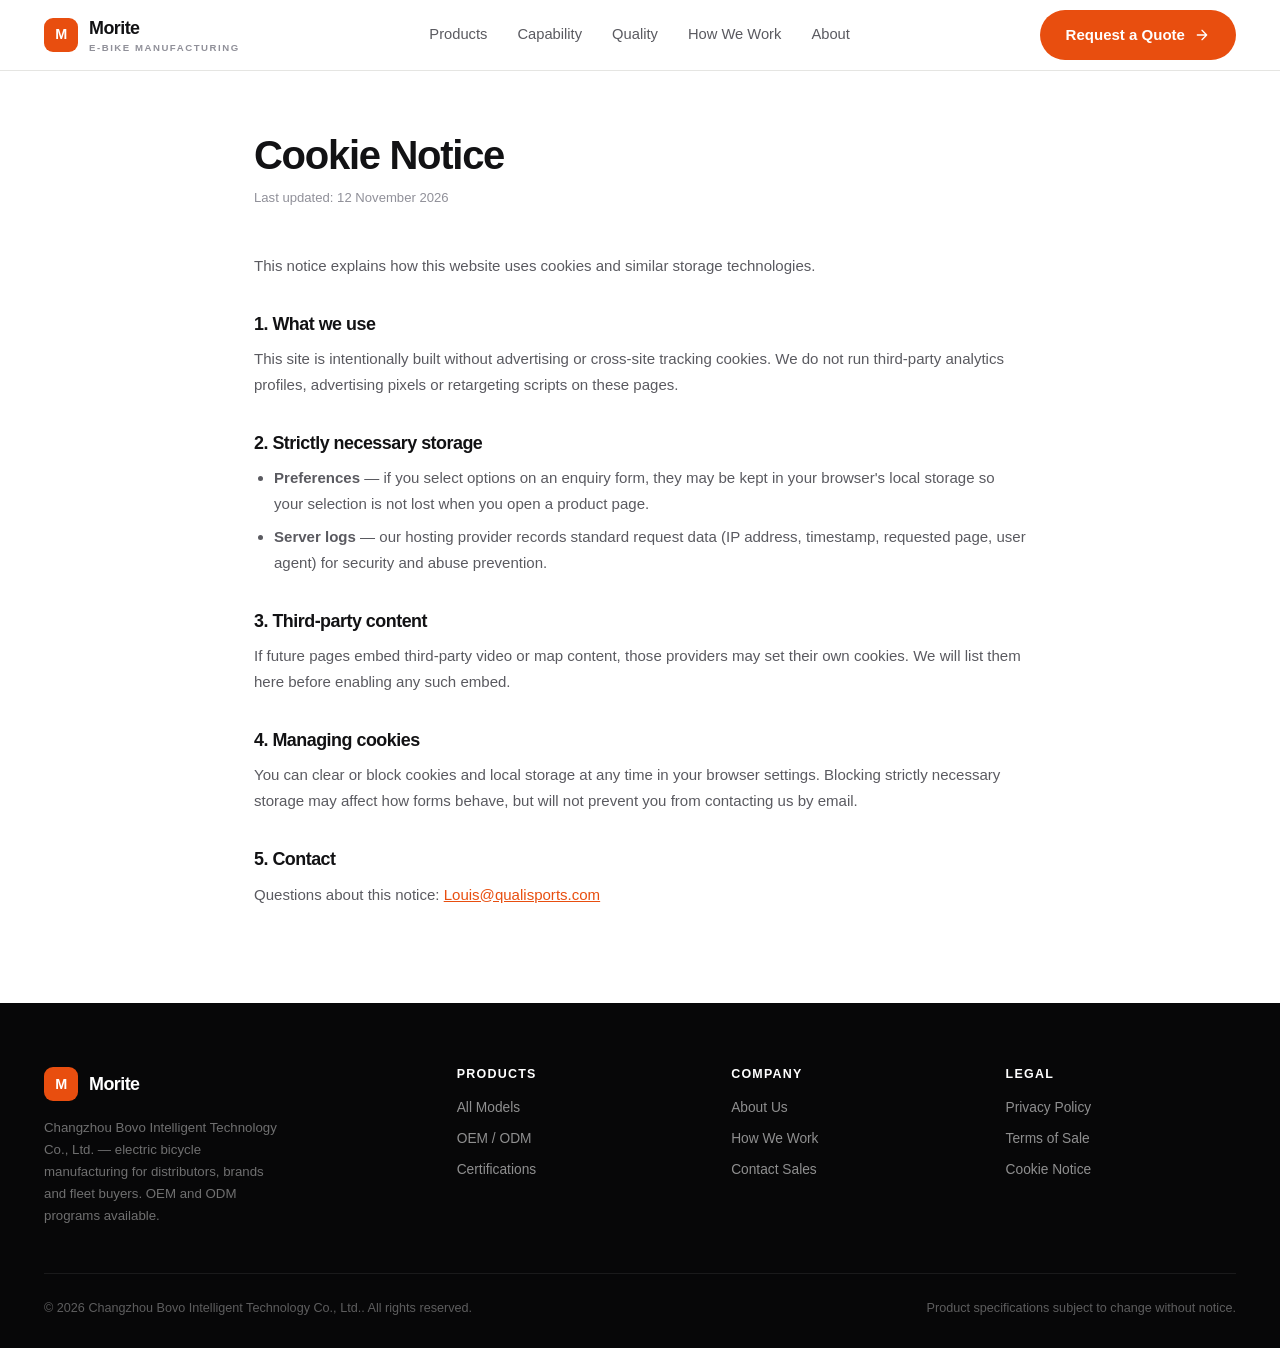
==== legal/cookies.html @ eb80d4f9 "Morite B2B e-bike site: responsive layout fixes, band image, product pages" ====
<!DOCTYPE html>
<html lang="en">
<head>
<meta charset="UTF-8">
<meta name="viewport" content="width=device-width, initial-scale=1">
<title>Cookie Notice — Morite</title>
<meta name="description" content="How Morite uses cookies and similar technologies on this website.">
<meta name="robots" content="index,follow">
<link rel="icon" href="data:image/svg+xml,%3Csvg xmlns='http://www.w3.org/2000/svg' viewBox='0 0 100 100'%3E%3Crect width='100' height='100' rx='22' fill='%23E84E0F'/%3E%3Ctext x='50' y='70' font-size='60' font-family='Arial' font-weight='bold' fill='white' text-anchor='middle'%3EM%3C/text%3E%3C/svg%3E">
<link rel="stylesheet" href="../assets/css/site.css">
<style>
.legal-wrap{max-width:820px;margin:0 auto;padding:0 24px}
.legal{padding:64px 0 96px}
.legal h1{font-size:clamp(1.9rem,3.4vw,2.5rem);margin-bottom:10px}
.legal .meta{font-size:.82rem;color:var(--ink-3);margin-bottom:44px}
.legal h2{font-size:1.12rem;margin:36px 0 12px}
.legal p,.legal li{font-size:.94rem;line-height:1.72;color:var(--ink-2)}
.legal ul{list-style:disc;padding-left:20px;margin:12px 0}
.legal li{margin-bottom:7px}
.legal a{color:var(--accent);text-decoration:underline}
</style>
</head>
<body>
<header data-header></header>
<div class="legal"><div class="legal-wrap">
<h1>Cookie Notice</h1>
<p class="meta">Last updated: 12 November 2026</p>

<p>This notice explains how this website uses cookies and similar storage technologies.</p>

<h2>1. What we use</h2>
<p>This site is intentionally built without advertising or cross-site tracking cookies. We do not run third-party analytics profiles, advertising pixels or retargeting scripts on these pages.</p>

<h2>2. Strictly necessary storage</h2>
<ul>
  <li><strong>Preferences</strong> — if you select options on an enquiry form, they may be kept in your browser's local storage so your selection is not lost when you open a product page.</li>
  <li><strong>Server logs</strong> — our hosting provider records standard request data (IP address, timestamp, requested page, user agent) for security and abuse prevention.</li>
</ul>

<h2>3. Third-party content</h2>
<p>If future pages embed third-party video or map content, those providers may set their own cookies. We will list them here before enabling any such embed.</p>

<h2>4. Managing cookies</h2>
<p>You can clear or block cookies and local storage at any time in your browser settings. Blocking strictly necessary storage may affect how forms behave, but will not prevent you from contacting us by email.</p>

<h2>5. Contact</h2>
<p>Questions about this notice: <a href="mailto:Louis@qualisports.com">Louis@qualisports.com</a></p>

</div></div>
<footer data-footer></footer>
<script src="../assets/js/data.js"></script>
<script src="../assets/js/site.js"></script>
</body>
</html>
---- assets/css/site.css ----
/* ===========================================================
   MORITE — B2B E-Bike Manufacturer Site
   =========================================================== */

:root{
  --bg:#FFFFFF;
  --bg-soft:#F7F7F5;
  --bg-dark:#0B0B0C;
  --bg-dark-2:#151517;
  --ink:#121214;
  --ink-2:#5A5A60;
  --ink-3:#909099;
  --line:#E5E5E2;
  --line-dark:rgba(255,255,255,.10);
  --accent:#E84E0F;
  --accent-2:#C63F08;
  --ok:#0F9D58;
  --warn:#D97706;
  --radius:12px;
  --radius-lg:20px;
  --max:1240px;
  --ease:cubic-bezier(.16,1,.3,1);
  --font:'Inter','Helvetica Neue',Arial,-apple-system,BlinkMacSystemFont,'Segoe UI',sans-serif;
}

*,*::before,*::after{margin:0;padding:0;box-sizing:border-box}
html{scroll-behavior:smooth;-webkit-text-size-adjust:100%}
body{
  font-family:var(--font);
  color:var(--ink);
  background:var(--bg);
  line-height:1.6;
  font-size:16px;
  overflow-x:hidden;
}
img{display:block;max-width:100%;height:auto}
a{color:inherit;text-decoration:none}
button{font:inherit;cursor:pointer;border:0;background:none}
ul{list-style:none}

.container{max-width:var(--max);margin:0 auto;padding:0 24px}
.wrap{max-width:var(--max);margin:0 auto;padding:0 24px}

/* ---------- Type ---------- */
h1,h2,h3,h4{line-height:1.15;letter-spacing:-.02em;font-weight:700}
h1{font-size:clamp(2.4rem,5.2vw,4rem)}
h2{font-size:clamp(1.75rem,3.4vw,2.6rem)}
h3{font-size:1.15rem}
p{color:var(--ink-2)}
.eyebrow{
  display:inline-block;font-size:.72rem;font-weight:600;letter-spacing:.14em;
  text-transform:uppercase;color:var(--accent);margin-bottom:14px;
}
.lead{font-size:1.08rem;line-height:1.65;color:var(--ink-2);max-width:62ch}

/* ---------- Buttons ---------- */
.btn{
  display:inline-flex;align-items:center;gap:9px;
  padding:13px 26px;border-radius:100px;font-weight:600;font-size:.94rem;
  transition:all .25s var(--ease);white-space:nowrap;
}
.btn-primary{background:var(--accent);color:#fff}
.btn-primary:hover{background:var(--accent-2);transform:translateY(-1px)}
.btn-dark{background:var(--ink);color:#fff}
.btn-dark:hover{background:#000;transform:translateY(-1px)}
.btn-ghost{border:1.5px solid var(--line);color:var(--ink)}
.btn-ghost:hover{border-color:var(--ink);background:var(--ink);color:#fff}
.btn-light{background:#fff;color:var(--ink)}
.btn-light:hover{background:#f0f0ee}
.btn-outline-light{border:1.5px solid rgba(255,255,255,.3);color:#fff}
.btn-outline-light:hover{background:#fff;color:var(--ink);border-color:#fff}

/* ---------- Header ---------- */
.site-header{
  position:sticky;top:0;z-index:900;background:rgba(255,255,255,.92);
  backdrop-filter:blur(14px);border-bottom:1px solid var(--line);
}
.nav{display:flex;align-items:center;justify-content:space-between;height:70px;gap:28px}
.brand{display:flex;align-items:center;gap:11px;font-weight:800;font-size:1.12rem;letter-spacing:-.03em}
.brand-mark{
  width:34px;height:34px;border-radius:9px;background:var(--accent);
  display:grid;place-items:center;color:#fff;font-size:.9rem;font-weight:800;flex-shrink:0;
}
.brand-sub{display:block;font-size:.6rem;font-weight:600;letter-spacing:.16em;color:var(--ink-3);text-transform:uppercase;margin-top:-3px}
.nav-links{display:flex;align-items:center;gap:30px}
.nav-links a{font-size:.92rem;font-weight:500;color:var(--ink-2);transition:color .2s}
.nav-links a:hover{color:var(--ink)}
.nav-cta{display:flex;align-items:center;gap:14px}
.nav-toggle{display:none;width:42px;height:42px;border-radius:8px;border:1px solid var(--line);align-items:center;justify-content:center}
.nav-toggle span{display:block;width:17px;height:1.8px;background:var(--ink);position:relative}
.nav-toggle span::before,.nav-toggle span::after{content:'';position:absolute;left:0;width:17px;height:1.8px;background:var(--ink)}
.nav-toggle span::before{top:-5.5px}
.nav-toggle span::after{top:5.5px}

/* ---------- Hero ---------- */
.hero{
  position:relative;background:var(--bg-dark);color:#fff;overflow:hidden;
  padding:88px 0 0;
}
.hero-inner{display:grid;grid-template-columns:1.05fr .95fr;gap:56px;align-items:center;min-height:520px}
.hero h1{color:#fff;margin-bottom:22px}
.hero h1 em{color:var(--accent);font-style:normal}
.hero-sub{font-size:1.06rem;color:rgba(255,255,255,.72);max-width:46ch;margin-bottom:34px;line-height:1.62}
.hero-actions{display:flex;gap:14px;flex-wrap:wrap;margin-bottom:44px}
.hero-trust{display:flex;gap:32px;flex-wrap:wrap;padding-top:24px;border-top:1px solid var(--line-dark)}
.trust-item{display:flex;align-items:center;gap:9px;font-size:.84rem;color:rgba(255,255,255,.62)}
.trust-item span{display:flex;align-items:center}
.trust-item svg{color:var(--accent);flex-shrink:0}
.hero-visual{position:relative;display:flex;align-items:center;justify-content:center}
.hero-visual img{
  width:100%;height:auto;max-width:620px;filter:drop-shadow(0 40px 60px rgba(0,0,0,.55));
  border-radius:var(--radius-lg);object-fit:contain;
}
.hero-visual::before{
  content:'';position:absolute;inset:-10% -14%;z-index:-1;
  background:radial-gradient(circle at 60% 45%,rgba(232,78,15,.20),transparent 62%);
  filter:blur(30px);
}
.hero-strip{
  display:grid;grid-template-columns:repeat(4,1fr);gap:1px;background:var(--line-dark);
  border-top:1px solid var(--line-dark);margin-top:56px;
}
.strip-cell{background:var(--bg-dark);padding:26px 20px;text-align:center}
.strip-num{font-size:1.5rem;font-weight:800;color:#fff;letter-spacing:-.03em}
.strip-label{font-size:.74rem;letter-spacing:.1em;text-transform:uppercase;color:rgba(255,255,255,.45);margin-top:5px}

/* ---------- Sections ---------- */
.section{padding:96px 0}
.section-soft{background:var(--bg-soft)}
.section-head{max-width:720px;margin-bottom:52px}
.section-head h2{margin-bottom:16px}
.section-head p{max-width:60ch}

/* ---------- Product grid ---------- */
.grid-products{display:grid;grid-template-columns:repeat(auto-fill,minmax(280px,1fr));gap:26px}
.card{
  background:#fff;border:1px solid var(--line);border-radius:var(--radius-lg);
  overflow:hidden;transition:all .3s var(--ease);display:flex;flex-direction:column;
}
.card:hover{border-color:#c9c9c3;transform:translateY(-3px);box-shadow:0 18px 44px rgba(0,0,0,.075)}
.card-media{position:relative;background:var(--bg-soft);aspect-ratio:4/3;overflow:hidden}
.card-media img{width:100%;height:100%;object-fit:contain;padding:26px;transition:transform .45s var(--ease)}
.card:hover .card-media img{transform:scale(1.045)}
.card-cat{
  position:absolute;top:14px;left:14px;background:rgba(255,255,255,.94);
  padding:5px 11px;border-radius:100px;font-size:.66rem;font-weight:700;
  letter-spacing:.07em;text-transform:uppercase;color:var(--ink-2);
}
.card-body{padding:22px 22px 24px;display:flex;flex-direction:column;flex:1}
.card h3{margin-bottom:7px;letter-spacing:-.01em}
.card-desc{font-size:.885rem;color:var(--ink-2);margin-bottom:18px;flex:1;line-height:1.55}
.card-foot{display:flex;align-items:center;justify-content:space-between;gap:12px;padding-top:15px;border-top:1px solid var(--line)}
.card-moq{font-size:.74rem;color:var(--ink-3);letter-spacing:.03em}
.card-link{font-size:.84rem;font-weight:700;color:var(--accent);display:inline-flex;align-items:center;gap:5px}
.card-link:hover{gap:9px}

/* ---------- Capability / feature blocks ---------- */
.cap-grid{display:grid;grid-template-columns:repeat(auto-fit,minmax(250px,1fr));gap:22px}
.cap{
  background:#fff;border:1px solid var(--line);border-radius:var(--radius);
  padding:30px 26px;
}
.cap-icon{
  width:44px;height:44px;border-radius:11px;background:rgba(232,78,15,.09);
  color:var(--accent);display:grid;place-items:center;margin-bottom:17px;
}
.cap h3{margin-bottom:9px;font-size:1.03rem}
.cap p{font-size:.875rem;line-height:1.6}

/* ---------- Process ---------- */
.steps{display:grid;grid-template-columns:repeat(auto-fit,minmax(200px,1fr));gap:0;margin-top:14px}
.step{padding:0 26px 0 0;position:relative}
.step::before{content:'';position:absolute;top:15px;left:40px;right:0;height:1px;background:var(--line)}
.step:last-child::before{display:none}
.step-num{
  width:31px;height:31px;border-radius:50%;background:var(--ink);color:#fff;
  display:grid;place-items:center;font-size:.8rem;font-weight:700;margin-bottom:16px;
  position:relative;z-index:1;
}
.step h4{font-size:.95rem;margin-bottom:7px}
.step p{font-size:.83rem;line-height:1.55}

/* ---------- Spec table ---------- */
.spec-table{width:100%;border-collapse:collapse;font-size:.9rem}
.spec-table tr{border-bottom:1px solid var(--line)}
.spec-table tr:last-child{border-bottom:0}
.spec-table th{
  text-align:left;padding:13px 0;font-weight:600;color:var(--ink-3);
  font-size:.78rem;text-transform:uppercase;letter-spacing:.06em;width:38%;
  vertical-align:top;
}
.spec-table td{padding:13px 0;color:var(--ink);font-weight:500;vertical-align:top}
.tbd{color:var(--ink-3);font-style:italic;font-weight:400}

/* ---------- Inquiry / form ---------- */
.inquiry{background:var(--bg-dark);color:#fff;padding:96px 0}
.inquiry h2{color:#fff;margin-bottom:16px}
.inquiry .lead{color:rgba(255,255,255,.7);margin-bottom:40px}
.form-grid{display:grid;grid-template-columns:1.15fr .85fr;gap:64px;align-items:start}
.form{display:grid;grid-template-columns:1fr 1fr;gap:16px}
.field{display:flex;flex-direction:column;gap:7px}
.field.full{grid-column:1/-1}
.field label{font-size:.78rem;font-weight:600;letter-spacing:.05em;text-transform:uppercase;color:rgba(255,255,255,.55)}
.field input,.field select,.field textarea{
  background:rgba(255,255,255,.06);border:1px solid rgba(255,255,255,.14);
  border-radius:9px;padding:12px 14px;color:#fff;font-size:.92rem;
  font-family:inherit;transition:border-color .2s,background .2s;width:100%;
}
.field input::placeholder,.field textarea::placeholder{color:rgba(255,255,255,.32)}
.field input:focus,.field select:focus,.field textarea:focus{
  outline:none;border-color:var(--accent);background:rgba(255,255,255,.09);
}
.field select option{background:#1a1a1c;color:#fff}
.field textarea{resize:vertical;min-height:96px}
.form-note{grid-column:1/-1;font-size:.78rem;color:rgba(255,255,255,.42);line-height:1.55}
.form-note a{color:rgba(255,255,255,.72);text-decoration:underline}
.honeypot{position:absolute;left:-9999px;opacity:0;height:0;width:0;overflow:hidden}
.form-status{
  grid-column:1/-1;padding:13px 16px;border-radius:9px;font-size:.87rem;display:none;
}
.form-status.ok{display:block;background:rgba(15,157,88,.15);border:1px solid rgba(15,157,88,.4);color:#8fe0b6}
.form-status.err{display:block;background:rgba(220,38,38,.15);border:1px solid rgba(220,38,38,.4);color:#fca5a5}

.contact-panel{border-left:1px solid var(--line-dark);padding-left:48px}
.contact-panel h3{color:#fff;margin-bottom:22px;font-size:1rem;letter-spacing:.04em;text-transform:uppercase}
.contact-line{display:flex;gap:13px;margin-bottom:20px;align-items:flex-start}
.contact-line svg{color:var(--accent);flex-shrink:0;margin-top:3px}
.contact-k{font-size:.72rem;text-transform:uppercase;letter-spacing:.09em;color:rgba(255,255,255,.4);margin-bottom:2px}
.contact-v{font-size:.9rem;color:rgba(255,255,255,.88)}
.contact-v a{text-decoration:underline;text-decoration-color:rgba(255,255,255,.25)}

/* ---------- Footer ---------- */
.site-footer{background:#070708;color:rgba(255,255,255,.55);padding:64px 0 30px;font-size:.86rem}
.footer-grid{display:grid;grid-template-columns:1.6fr 1fr 1fr 1fr;gap:44px;margin-bottom:46px}
.footer-brand .brand{color:#fff;margin-bottom:16px}
.footer-brand p{font-size:.83rem;line-height:1.65;color:rgba(255,255,255,.42);max-width:32ch}
.footer-col h4{color:#fff;font-size:.78rem;text-transform:uppercase;letter-spacing:.1em;margin-bottom:15px;font-weight:600}
.footer-col li{margin-bottom:9px}
.footer-col a{transition:color .2s}
.footer-col a:hover{color:#fff}
.footer-bottom{
  border-top:1px solid rgba(255,255,255,.08);padding-top:24px;
  display:flex;justify-content:space-between;gap:20px;flex-wrap:wrap;font-size:.79rem;
  color:rgba(255,255,255,.35);
}

/* ---------- Product detail page ---------- */
.pd-hero{padding:56px 0 0;background:var(--bg-soft)}
.pd-crumbs{font-size:.8rem;color:var(--ink-3);margin-bottom:26px}
.pd-crumbs a:hover{color:var(--accent)}
.pd-top{display:grid;grid-template-columns:1.1fr .9fr;gap:56px;padding-bottom:64px;align-items:start}
.pd-media{background:#fff;border:1px solid var(--line);border-radius:var(--radius-lg);padding:34px;aspect-ratio:4/3;display:grid;place-items:center}
.pd-media img{max-height:100%;width:100%;height:100%;object-fit:contain}
.pd-info h1{font-size:clamp(1.9rem,3.6vw,2.8rem);margin-bottom:12px}
.pd-tag{font-size:1rem;color:var(--ink-2);margin-bottom:28px;line-height:1.6}
.pd-cta{display:flex;gap:12px;flex-wrap:wrap;margin-bottom:32px}
.pd-block{border-top:1px solid var(--line);padding-top:26px;margin-top:26px}
.pd-block h3{font-size:.8rem;text-transform:uppercase;letter-spacing:.1em;color:var(--ink-3);margin-bottom:14px}
.pd-note{
  background:#FFF8E6;border:1px solid #F5DFA8;border-radius:10px;
  padding:14px 16px;font-size:.83rem;color:#7A5200;line-height:1.55;margin-top:20px;
}

/* ---------- Misc ---------- */
.badge-row{display:flex;gap:10px;flex-wrap:wrap;margin-bottom:26px}
.badge{
  font-size:.72rem;font-weight:600;padding:6px 12px;border-radius:100px;
  background:var(--bg-soft);color:var(--ink-2);border:1px solid var(--line);
}
.badge-accent{background:rgba(232,78,15,.08);color:var(--accent-2);border-color:rgba(232,78,15,.2)}
.center{text-align:center}
.mt-40{margin-top:40px}

/* ---------- Reveal ---------- */
.reveal{opacity:0;transform:translateY(18px);transition:opacity .6s var(--ease),transform .6s var(--ease)}
.reveal.in{opacity:1;transform:none}
@media (prefers-reduced-motion:reduce){
  .reveal{opacity:1;transform:none;transition:none}
  html{scroll-behavior:auto}
}

/* ---------- Responsive ---------- */
@media (max-width:980px){
  .hero-inner{grid-template-columns:1fr;gap:40px;min-height:0;padding-bottom:8px}
  .hero-visual img{max-width:520px;margin:0 auto}
  .hero-strip{grid-template-columns:repeat(2,1fr)}
  .form-grid{grid-template-columns:1fr;gap:44px}
  .contact-panel{border-left:0;border-top:1px solid var(--line-dark);padding-left:0;padding-top:36px}
  .pd-top{grid-template-columns:1fr;gap:34px}
  .footer-grid{grid-template-columns:1fr 1fr;gap:34px}
  .section{padding:70px 0}
  .inquiry{padding:70px 0}
}
@media (max-width:980px){
  .hero-visual img{max-width:100%;width:100%;height:auto}
}
@media (max-width:720px){
  .hero h1{font-size:clamp(2rem,8.6vw,2.6rem)}
  .hero-sub{font-size:1rem}
  .nav-links{display:none}
  .nav-cta .btn{display:none}
  .nav-toggle{display:flex}
  .nav-links.open{
    display:flex;position:absolute;top:70px;left:0;right:0;background:#fff;
    flex-direction:column;align-items:flex-start;padding:22px 24px;gap:18px;
    border-bottom:1px solid var(--line);box-shadow:0 18px 30px rgba(0,0,0,.08);
  }
  .form{grid-template-columns:1fr}
  .hero-strip{grid-template-columns:1fr 1fr}
  .hero{padding-top:52px}
  .step::before{display:none}
  .step{padding:0 0 28px}
  .footer-grid{grid-template-columns:1fr}
  .grid-products{grid-template-columns:1fr}
}

/* ============================================================
   V2 — reference-informed refinements
   (study of a mature DTC e-bike storefront: type scale, mono
   micro-labels, tighter density, real product photography)
   ============================================================ */

:root{
  --mono: ui-monospace, 'SFMono-Regular', 'JetBrains Mono', 'Consolas', monospace;
  --cream: #FBFAF7;
  --board: #141518;
}

/* --- mono micro-labels, all-caps eyebrows --- */
.eyebrow{
  font-family: var(--mono);
  font-size: .68rem;
  letter-spacing: .16em;
  text-transform: uppercase;
  font-weight: 600;
}

/* --- display headline: tighter, heavier, larger --- */
h1{
  font-size: clamp(2.2rem, 4vw, 3.5rem);
  line-height: 1.04;
  letter-spacing: -.032em;
  font-weight: 800;
  max-width: 13ch;
  text-wrap: balance;
}
h2{
  font-size: clamp(1.6rem, 2.5vw, 2.25rem);
  line-height: 1.08;
  letter-spacing: -.028em;
  font-weight: 800;
}

/* --- product grid: denser, more editorial --- */
.grid-products{
  display: grid;
  grid-template-columns: repeat(3, 1fr);
  gap: 18px;
}
.card-media{
  background: linear-gradient(180deg,#F4F4F1 0%, #EDEDE8 100%);
  position: relative;
  overflow: hidden;
}
.card-media img{
  transition: transform .7s var(--ease);
  mix-blend-mode: multiply;
}
.card:hover .card-media img{ transform: scale(1.045); }
.card-cat{
  font-family: var(--mono);
  font-size: .6rem;
  letter-spacing: .14em;
  text-transform: uppercase;
  background: rgba(255,255,255,.92);
  backdrop-filter: blur(6px);
  border: 1px solid rgba(0,0,0,.06);
}
.card-moq{
  font-family: var(--mono);
  font-size: .62rem;
  letter-spacing: .06em;
  text-transform: uppercase;
  color: var(--ink-3);
}
.card h3{ letter-spacing: -.02em; font-weight: 750; }

/* --- full-bleed feature band (imagery-led) --- */
.band{
  position: relative;
  min-height: 0;
  display: flex;
  align-items: center;
  overflow: hidden;
  background: var(--board);
  color: #fff;
  margin: 0;
}
.band .container{ width: 100%; }
.band-media{
  position: absolute; inset: 0;
  z-index: 0;
}
.band-media img{
  display: block;
  width: 100%; height: 100%;
  min-height: clamp(420px, 46vw, 620px);
  object-fit: cover;
  object-position: 50% 62%;
  opacity: .96;
  filter: saturate(.98) contrast(1.02);
}
.band-media{ position:absolute; inset:0; }
.band{ min-height: clamp(420px, 46vw, 620px); }
.band::after{
  content:"";
  position:absolute; inset:0; z-index:1;
  background:
    linear-gradient(90deg, rgba(10,11,13,.90) 0%, rgba(10,11,13,.72) 38%, rgba(10,11,13,.28) 68%, rgba(10,11,13,.10) 100%),
    linear-gradient(0deg, rgba(10,11,13,.45) 0%, rgba(10,11,13,0) 55%);
}
.band-inner{
  position: relative; z-index: 2;
  padding: clamp(56px,8vw,104px) 0;
  max-width: 560px;
}
.band h2{ color:#fff; margin: 12px 0 16px; }
.band p{ color: rgba(255,255,255,.80); max-width: 46ch; font-size: 1.02rem; line-height: 1.7; }
.band .eyebrow{ color: #FFB08A; }

/* --- stat band: big numerals, mono labels --- */
.stat-band{
  display:grid;
  grid-template-columns: repeat(4,1fr);
  border-top: 1px solid var(--line);
  border-bottom: 1px solid var(--line);
}
.stat{
  padding: 30px 22px;
  border-right: 1px solid var(--line);
}
.stat:last-child{ border-right: 0; }
.stat b{
  display:block;
  font-size: clamp(1.9rem,3.4vw,2.7rem);
  font-weight: 800;
  letter-spacing: -.04em;
  line-height: 1;
  margin-bottom: 8px;
}
.stat span{
  font-family: var(--mono);
  font-size: .63rem;
  letter-spacing: .13em;
  text-transform: uppercase;
  color: var(--ink-3);
  line-height: 1.5;
  display: block;
}

/* --- spec chips on cards / hero --- */
.chips{ display:flex; flex-wrap:wrap; gap:8px; margin-top:22px; }
.chip{
  font-family: var(--mono);
  font-size: .63rem;
  letter-spacing: .07em;
  text-transform: uppercase;
  padding: 7px 11px;
  border: 1px solid rgba(255,255,255,.18);
  border-radius: 999px;
  color: rgba(255,255,255,.85);
}

/* --- quiz-style category rail --- */
.rail{
  display:flex;
  gap:10px;
  overflow-x:auto;
  padding: 4px 0 14px;
  scrollbar-width: none;
}
.rail::-webkit-scrollbar{ display:none; }
.rail a{
  flex: 0 0 auto;
  padding: 11px 17px;
  border:1px solid var(--line);
  border-radius: 999px;
  font-size: .85rem;
  font-weight: 600;
  color: var(--ink);
  background:#fff;
  transition: border-color .25s, background .25s;
  white-space: nowrap;
}
.rail a:hover{ border-color: var(--ink); background: var(--cream); }

@media (max-width:980px){
  .grid-products{ grid-template-columns: repeat(2,1fr); gap:14px; }
  .stat-band{ grid-template-columns: repeat(2,1fr); }
  .stat:nth-child(2){ border-right:0; }
  .band{ min-height: 52vh; }
}
@media (max-width:720px){
  .grid-products{ grid-template-columns: 1fr; }
  .stat-band{ grid-template-columns: repeat(2,1fr); }
}

/* --- fixes --- */
.stat-band{ background:#fff; }
@media (max-width:980px){
  h1{ max-width: none; }
}
.band{ margin-top: 0; }
.band .btn-outline-light{ border-color: rgba(255,255,255,.45); color:#fff; }
.band .btn-outline-light:hover{ background: rgba(255,255,255,.12); }


/* --- mobile hardening: prevent horizontal overflow --- */
html, body{ overflow-x: hidden; max-width: 100%; }
img{ max-width: 100%; height: auto; }

@media (max-width: 720px){
  .chips{ flex-wrap: wrap; }
  .chip{ font-size: .58rem; letter-spacing: .08em; padding: 6px 9px; }
  .rail{ overflow-x: auto; -webkit-overflow-scrolling: touch; flex-wrap: nowrap; padding-bottom: 4px; }
  .rail::-webkit-scrollbar{ display:none; }
  .stat-band{ grid-template-columns: repeat(2, 1fr); }
  .stat{ padding: 22px 16px; border-right: 0; border-bottom: 1px solid var(--line); }
  .stat:nth-child(odd){ border-right: 1px solid var(--line); }
  .stat:nth-last-child(-n+2){ border-bottom: 0; }
  .band-inner{ max-width: 100%; padding: 44px 0; }
  .band p{ font-size: .95rem; }
  .band-media img{ min-height: 520px; }
  .band{ min-height: 520px; }
  .hero-strip{ gap: 10px; }
  .trust-item{ font-size: .72rem; }
}

/* --- mobile hardening v2: real viewport fit --- */
@media (max-width: 720px){
  .hero{ padding: 56px 0 0; }
  .hero-inner{ grid-template-columns: 1fr; gap: 28px; min-height: 0; }
  .hero h1{ font-size: clamp(1.85rem, 8.6vw, 2.6rem); line-height: 1.06; letter-spacing: -.028em; }
  .hero-sub{ font-size: .98rem; max-width: 100%; }
  .hero-actions{ flex-wrap: wrap; gap: 10px; }
  .hero-actions .btn{ flex: 1 1 auto; justify-content: center; }
  .hero-visual img{ max-width: 100%; }
  .eyebrow{ font-size: .66rem; letter-spacing: .1em; }
  .lead{ max-width: 100%; }
  .chips{ flex-wrap: wrap; }
  .container, .wrap{ padding: 0 16px; }
}
@media (max-width: 400px){
  .hero h1{ font-size: clamp(1.7rem, 8.4vw, 2.2rem); }
  .chip{ font-size: .55rem; padding: 5px 8px; }
}

/* --- band media: undistorted cover on a fixed-height box --- */
.band{ position: relative; display: block; min-height: clamp(440px, 44vw, 640px); overflow: hidden; }
.band-media{ position: absolute; inset: 0; width: 100%; height: 100%; z-index: 0; }
.band-media img{
  display: block;
  width: 100%; height: 100%;
  min-height: 0; min-width: 0;
  object-fit: cover;
  object-position: 50% 58%;
}
@media (max-width: 720px){
  .band{ min-height: 0; }
  .band-media{ position: relative; inset: auto; width: 100%; height: 260px; }
  .band-media img{ height: 260px; object-position: 50% 55%; }
  .band-inner{ position: relative; }
}
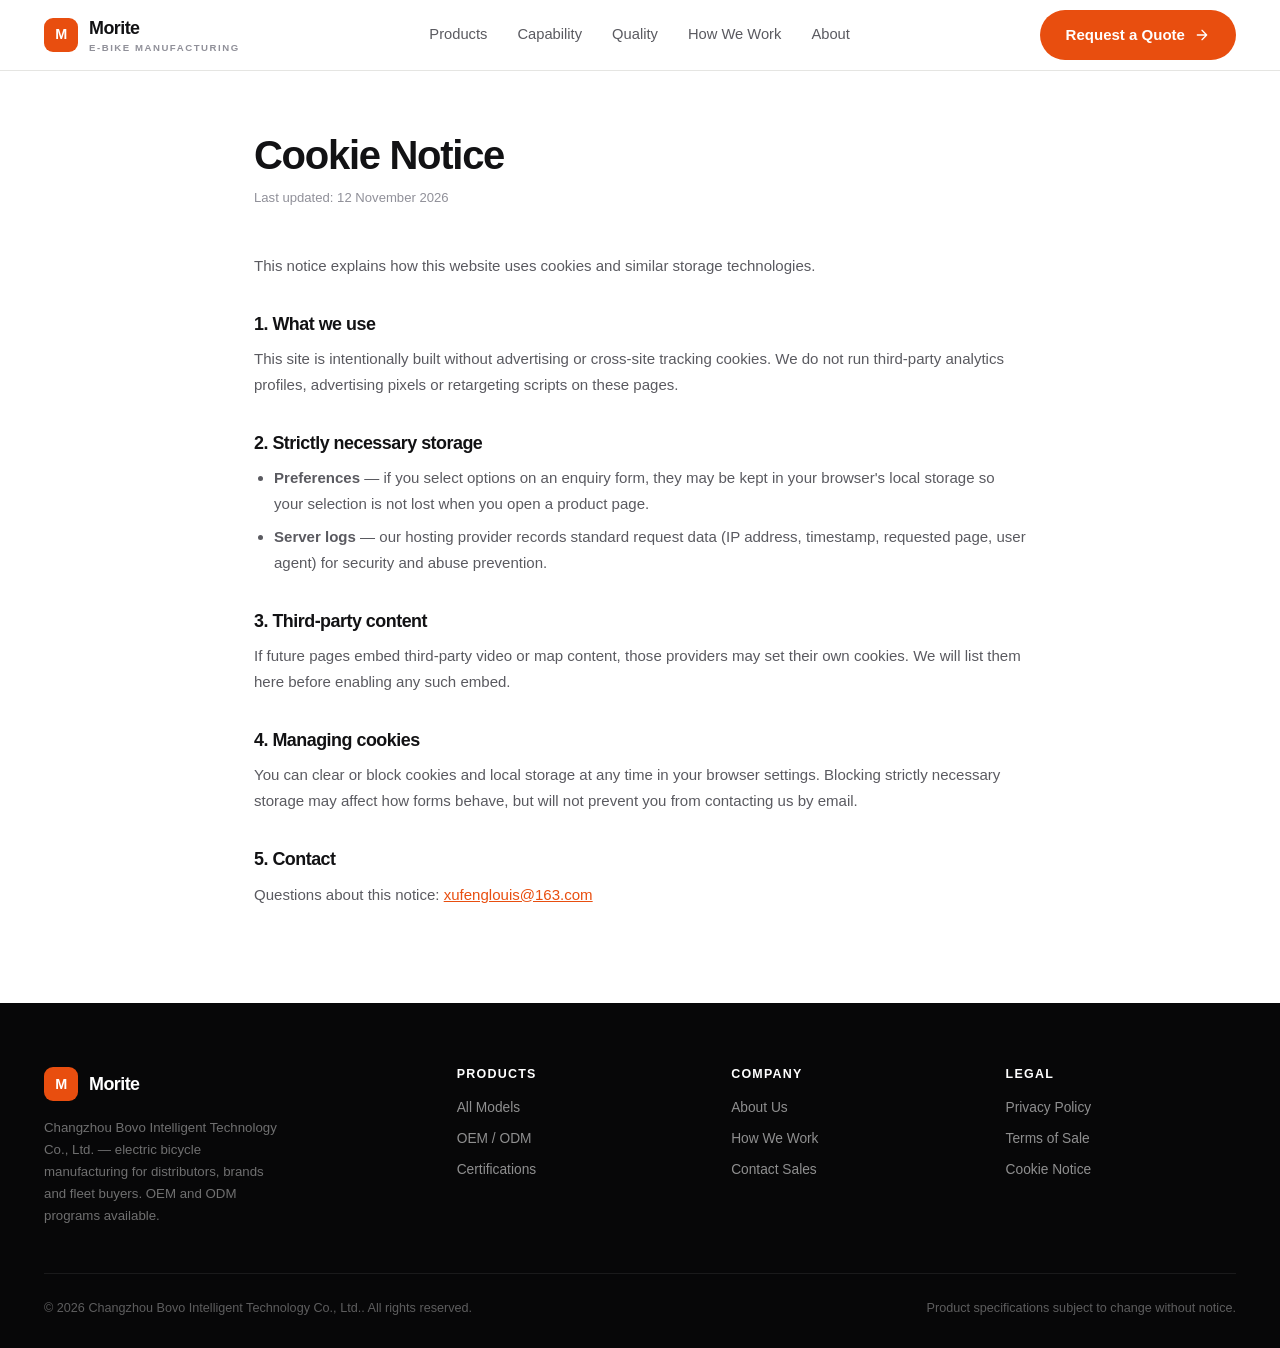
==== commit c4cbfbe2: "Wire inquiry form to Formspree (mljbgelk); switch contact email to xufenglouis@163.com; remove unuse" ====
--- a/legal/cookies.html
+++ b/legal/cookies.html
@@ -44,7 +44,7 @@
 <p>You can clear or block cookies and local storage at any time in your browser settings. Blocking strictly necessary storage may affect how forms behave, but will not prevent you from contacting us by email.</p>
 
 <h2>5. Contact</h2>
-<p>Questions about this notice: <a href="mailto:Louis@qualisports.com">Louis@qualisports.com</a></p>
+<p>Questions about this notice: <a href="mailto:xufenglouis@163.com">xufenglouis@163.com</a></p>
 
 </div></div>
 <footer data-footer></footer>
